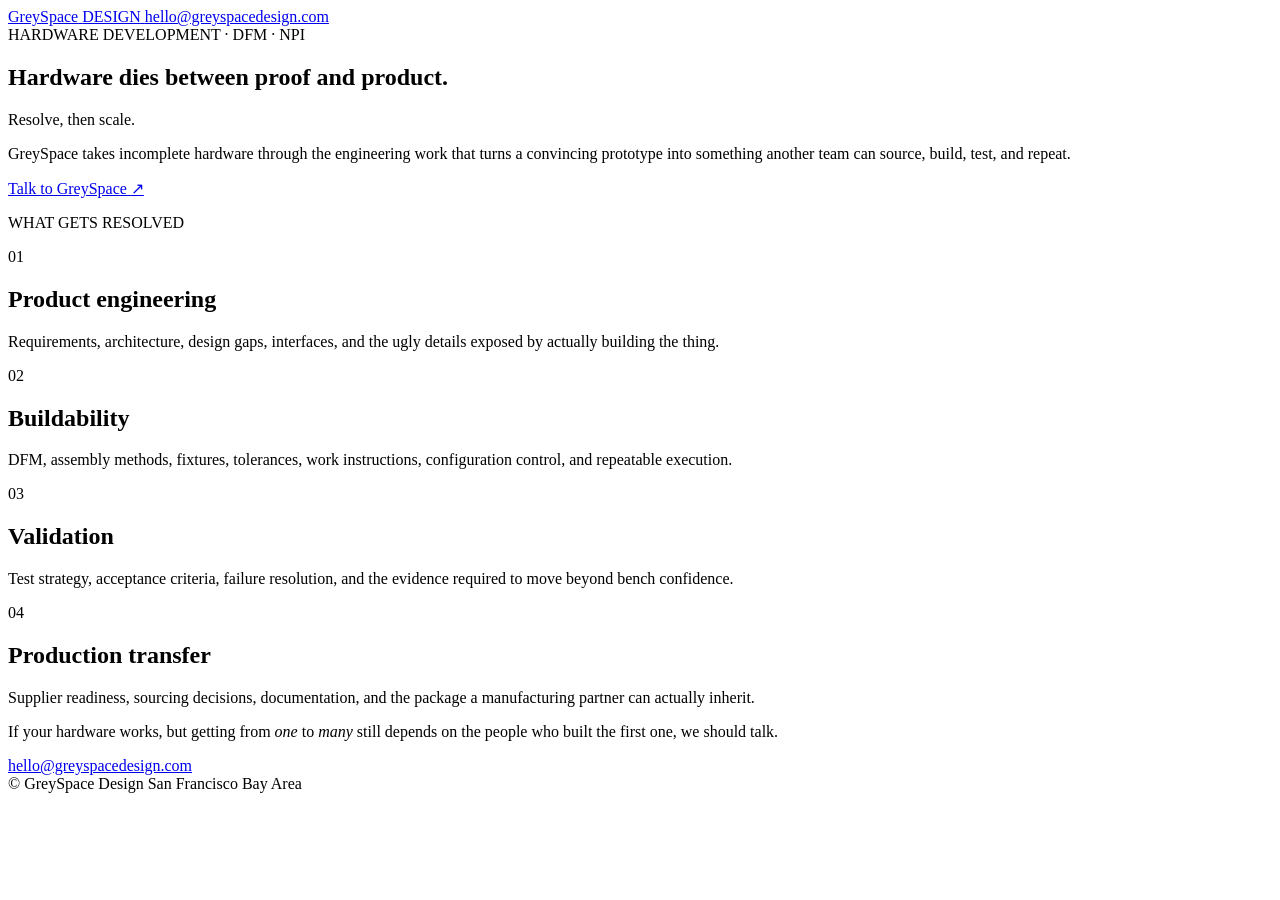
==== index.html @ 8993fd25 "Add GreySpace landing page" ====
<!doctype html>
<html lang="en">
<head>
  <meta charset="utf-8">
  <meta name="viewport" content="width=device-width, initial-scale=1">
  <title>GreySpace Design — Hardware, resolved for production</title>
  <meta name="description" content="GreySpace Design closes the engineering, manufacturing, validation, and supply-chain gaps between hardware proof and buildable product.">
  <meta property="og:title" content="GreySpace Design">
  <meta property="og:description" content="Hardware dies between proof and product. Resolve, then scale.">
  <meta property="og:type" content="website">
  <meta name="theme-color" content="#eeece7">
  <link rel="icon" href="favicon.svg" type="image/svg+xml">
  <link rel="stylesheet" href="styles.css">
</head>
<body>
  <main>
    <header class="site-header">
      <a class="brand" href="/" aria-label="GreySpace Design home">
        <span class="brand-grey">Grey</span><span class="brand-space">Space</span>
        <span class="brand-design">DESIGN</span>
      </a>
      <a class="contact-link" href="mailto:hello@greyspacedesign.com">hello@greyspacedesign.com</a>
    </header>

    <section class="hero">
      <div class="eyebrow">HARDWARE DEVELOPMENT · DFM · NPI</div>

      <h1>
        Hardware dies between
        <span class="muted">proof</span> and
        <span class="resolved">product.</span>
      </h1>

      <p class="resolve">Resolve, then scale.</p>

      <div class="hero-bottom">
        <p class="lede">
          GreySpace takes incomplete hardware through the engineering work that turns
          a convincing prototype into something another team can source, build, test,
          and repeat.
        </p>

        <a class="cta" href="mailto:hello@greyspacedesign.com">
          Talk to GreySpace <span aria-hidden="true">↗</span>
        </a>
      </div>
    </section>

    <section class="what-we-do" aria-label="What GreySpace resolves">
      <div class="section-rule"></div>
      <p class="section-label">WHAT GETS RESOLVED</p>

      <div class="capabilities">
        <article>
          <span class="number">01</span>
          <h2>Product engineering</h2>
          <p>Requirements, architecture, design gaps, interfaces, and the ugly details exposed by actually building the thing.</p>
        </article>

        <article>
          <span class="number">02</span>
          <h2>Buildability</h2>
          <p>DFM, assembly methods, fixtures, tolerances, work instructions, configuration control, and repeatable execution.</p>
        </article>

        <article>
          <span class="number">03</span>
          <h2>Validation</h2>
          <p>Test strategy, acceptance criteria, failure resolution, and the evidence required to move beyond bench confidence.</p>
        </article>

        <article>
          <span class="number">04</span>
          <h2>Production transfer</h2>
          <p>Supplier readiness, sourcing decisions, documentation, and the package a manufacturing partner can actually inherit.</p>
        </article>
      </div>
    </section>

    <section class="closing">
      <p class="closing-copy">
        If your hardware works, but getting from <em>one</em> to <em>many</em> still depends
        on the people who built the first one, we should talk.
      </p>
      <a class="email-large" href="mailto:hello@greyspacedesign.com">hello@greyspacedesign.com</a>
    </section>

    <footer>
      <span>© GreySpace Design</span>
      <span>San Francisco Bay Area</span>
    </footer>
  </main>
</body>
</html>
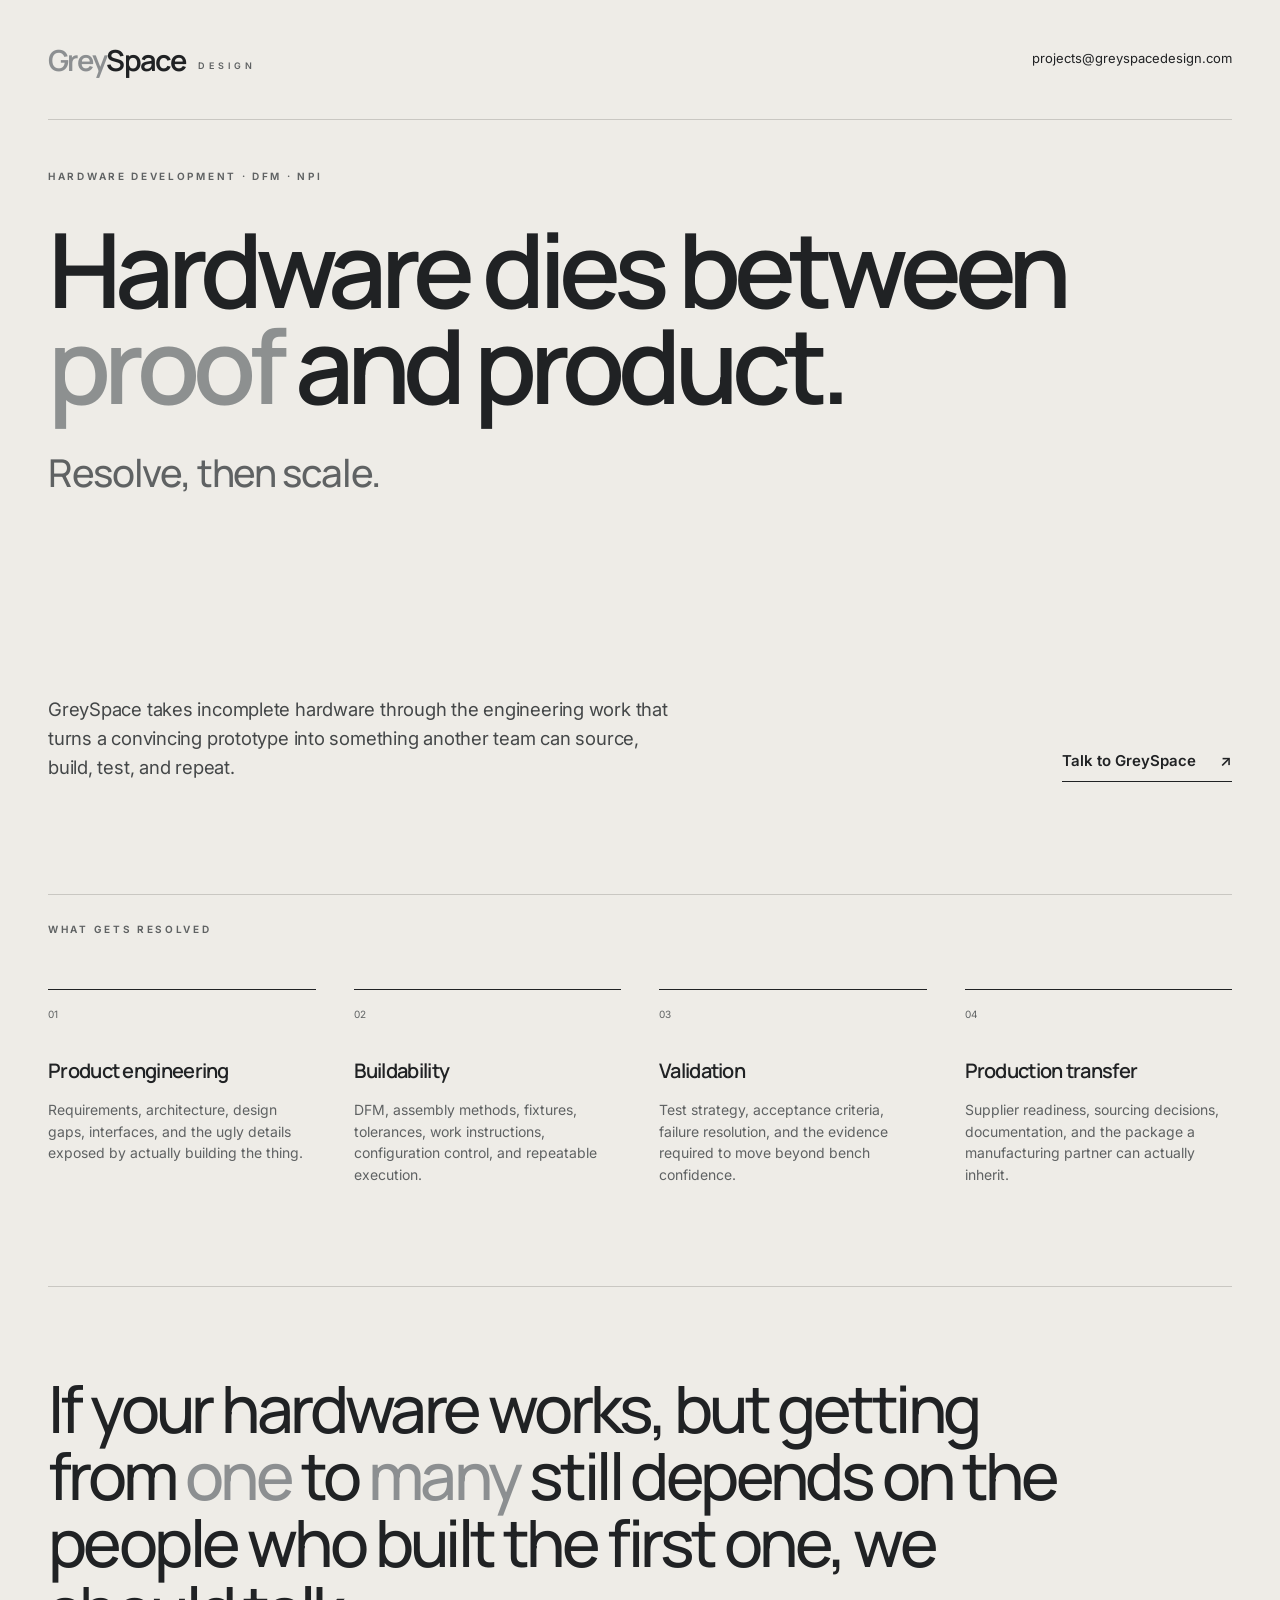
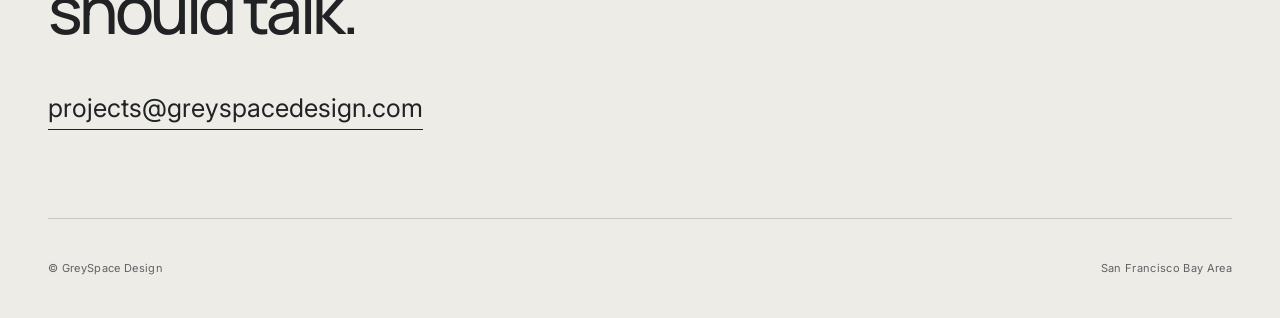
==== commit e99f827b: "Update site contact email to projects@greyspacedesign.com" ====
--- a/index.html
+++ b/index.html
@@ -19,7 +19,7 @@
         <span class="brand-grey">Grey</span><span class="brand-space">Space</span>
         <span class="brand-design">DESIGN</span>
       </a>
-      <a class="contact-link" href="mailto:hello@greyspacedesign.com">hello@greyspacedesign.com</a>
+      <a class="contact-link" href="mailto:projects@greyspacedesign.com">projects@greyspacedesign.com</a>
     </header>
 
     <section class="hero">
@@ -40,7 +40,7 @@
           and repeat.
         </p>
 
-        <a class="cta" href="mailto:hello@greyspacedesign.com">
+        <a class="cta" href="mailto:projects@greyspacedesign.com">
           Talk to GreySpace <span aria-hidden="true">↗</span>
         </a>
       </div>
@@ -82,7 +82,7 @@
         If your hardware works, but getting from <em>one</em> to <em>many</em> still depends
         on the people who built the first one, we should talk.
       </p>
-      <a class="email-large" href="mailto:hello@greyspacedesign.com">hello@greyspacedesign.com</a>
+      <a class="email-large" href="mailto:projects@greyspacedesign.com">projects@greyspacedesign.com</a>
     </section>
 
     <footer>
--- a/styles.css
+++ b/styles.css
@@ -0,0 +1,290 @@
+@import url('https://fonts.googleapis.com/css2?family=Inter:wght@400;500;600;650;700&family=Manrope:wght@500;600;700&display=swap');
+
+:root {
+  --paper: #eeece7;
+  --ink: #202224;
+  --ink-soft: #5f6263;
+  --line: #c9c7c2;
+  --grey-word: #8c8f91;
+  --white: #f7f6f2;
+}
+
+* { box-sizing: border-box; }
+
+html { scroll-behavior: smooth; }
+
+body {
+  margin: 0;
+  background: var(--paper);
+  color: var(--ink);
+  font-family: Inter, Arial, sans-serif;
+  -webkit-font-smoothing: antialiased;
+}
+
+main {
+  min-height: 100vh;
+  padding: 0 48px;
+}
+
+.site-header {
+  min-height: 120px;
+  display: flex;
+  align-items: center;
+  justify-content: space-between;
+  border-bottom: 1px solid var(--line);
+}
+
+.brand {
+  position: relative;
+  display: inline-flex;
+  align-items: baseline;
+  text-decoration: none;
+  font-family: Manrope, Inter, sans-serif;
+  font-size: 29px;
+  font-weight: 650;
+  letter-spacing: -1.7px;
+}
+
+.brand-grey { color: var(--grey-word); }
+.brand-space { color: var(--ink); }
+
+.brand-design {
+  margin-left: 12px;
+  color: var(--ink-soft);
+  font-family: Inter, sans-serif;
+  font-size: 9px;
+  font-weight: 600;
+  letter-spacing: 4px;
+  transform: translateY(-2px);
+}
+
+.contact-link {
+  color: var(--ink);
+  font-size: 13px;
+  text-decoration: none;
+  border-bottom: 1px solid transparent;
+  padding-bottom: 3px;
+  transition: border-color 160ms ease;
+}
+
+.contact-link:hover { border-color: var(--ink); }
+
+.hero {
+  min-height: 78vh;
+  display: flex;
+  flex-direction: column;
+  justify-content: center;
+  padding: 5.5vh 0 4.5vh;
+}
+
+.eyebrow, .section-label {
+  font-size: 10px;
+  font-weight: 650;
+  letter-spacing: 2.7px;
+  color: var(--ink-soft);
+}
+
+h1 {
+  max-width: 1180px;
+  margin: 38px 0 0;
+  font-family: Manrope, Inter, sans-serif;
+  font-size: clamp(62px, 8.1vw, 132px);
+  line-height: 0.93;
+  letter-spacing: -0.065em;
+  font-weight: 600;
+}
+
+h1 .muted { color: #8d9090; }
+h1 .resolved { color: var(--ink); }
+
+.resolve {
+  margin: 34px 0 0;
+  font-family: Manrope, Inter, sans-serif;
+  font-size: clamp(25px, 3vw, 43px);
+  letter-spacing: -0.035em;
+  font-weight: 500;
+  color: var(--ink-soft);
+}
+
+.hero-bottom {
+  margin-top: auto;
+  padding-top: 4.5vh;
+  display: grid;
+  grid-template-columns: minmax(280px, 650px) auto;
+  align-items: end;
+  gap: 64px;
+}
+
+.lede {
+  margin: 0;
+  max-width: 630px;
+  font-size: clamp(17px, 1.45vw, 22px);
+  line-height: 1.55;
+  letter-spacing: -0.012em;
+  color: #444748;
+}
+
+.cta {
+  justify-self: end;
+  display: inline-flex;
+  gap: 24px;
+  align-items: center;
+  color: var(--ink);
+  font-size: 15px;
+  font-weight: 600;
+  text-decoration: none;
+  padding: 16px 0 11px;
+  border-bottom: 1px solid var(--ink);
+}
+
+.what-we-do {
+  padding: 72px 0 100px;
+}
+
+.section-rule {
+  border-top: 1px solid var(--line);
+  margin-bottom: 28px;
+}
+
+.capabilities {
+  display: grid;
+  grid-template-columns: repeat(4, 1fr);
+  gap: 38px;
+  margin-top: 54px;
+}
+
+.capabilities article {
+  border-top: 1px solid var(--ink);
+  padding-top: 18px;
+}
+
+.number {
+  display: block;
+  margin-bottom: 40px;
+  font-size: 10px;
+  color: var(--ink-soft);
+}
+
+.capabilities h2 {
+  margin: 0 0 17px;
+  font-family: Manrope, Inter, sans-serif;
+  font-size: 20px;
+  line-height: 1.1;
+  letter-spacing: -0.035em;
+  font-weight: 600;
+}
+
+.capabilities p {
+  margin: 0;
+  color: var(--ink-soft);
+  font-size: 14px;
+  line-height: 1.55;
+}
+
+.closing {
+  min-height: 56vh;
+  border-top: 1px solid var(--line);
+  display: flex;
+  flex-direction: column;
+  justify-content: center;
+  padding: 88px 0;
+}
+
+.closing-copy {
+  max-width: 1040px;
+  margin: 0 0 48px;
+  font-family: Manrope, Inter, sans-serif;
+  font-size: clamp(38px, 5.1vw, 76px);
+  line-height: 1.03;
+  letter-spacing: -0.055em;
+  font-weight: 500;
+}
+
+.closing-copy em {
+  font-style: normal;
+  color: var(--grey-word);
+}
+
+.email-large {
+  width: max-content;
+  color: var(--ink);
+  font-size: clamp(18px, 2vw, 28px);
+  text-decoration: none;
+  border-bottom: 1px solid var(--ink);
+  padding-bottom: 6px;
+}
+
+footer {
+  min-height: 100px;
+  border-top: 1px solid var(--line);
+  display: flex;
+  justify-content: space-between;
+  align-items: center;
+  color: var(--ink-soft);
+  font-size: 11px;
+  letter-spacing: .03em;
+}
+
+@media (max-width: 900px) {
+  main { padding: 0 24px; }
+
+  .site-header {
+    min-height: 96px;
+    align-items: flex-start;
+    padding: 25px 0;
+  }
+
+  .contact-link { display: none; }
+
+  .brand { font-size: 25px; }
+
+  .hero {
+    min-height: calc(100svh - 96px);
+    padding: 9vh 0 7vh;
+  }
+
+  h1 {
+    font-size: clamp(52px, 15vw, 92px);
+  }
+
+  .resolve { margin-top: 25px; }
+
+  .hero-bottom {
+    grid-template-columns: 1fr;
+    align-items: start;
+    gap: 38px;
+    padding-top: 8vh;
+  }
+
+  .cta { justify-self: start; }
+
+  .what-we-do { padding: 80px 0 100px; }
+
+  .capabilities {
+    grid-template-columns: 1fr 1fr;
+    gap: 56px 24px;
+    margin-top: 55px;
+  }
+
+  .number { margin-bottom: 32px; }
+
+  .closing { min-height: 60vh; padding: 90px 0; }
+
+  footer {
+    align-items: flex-start;
+    padding: 28px 0;
+    gap: 12px;
+    flex-direction: column;
+  }
+}
+
+@media (max-width: 520px) {
+  .brand-design { display: none; }
+
+  .capabilities {
+    grid-template-columns: 1fr;
+    gap: 46px;
+  }
+
+  .closing-copy { font-size: 41px; }
+}
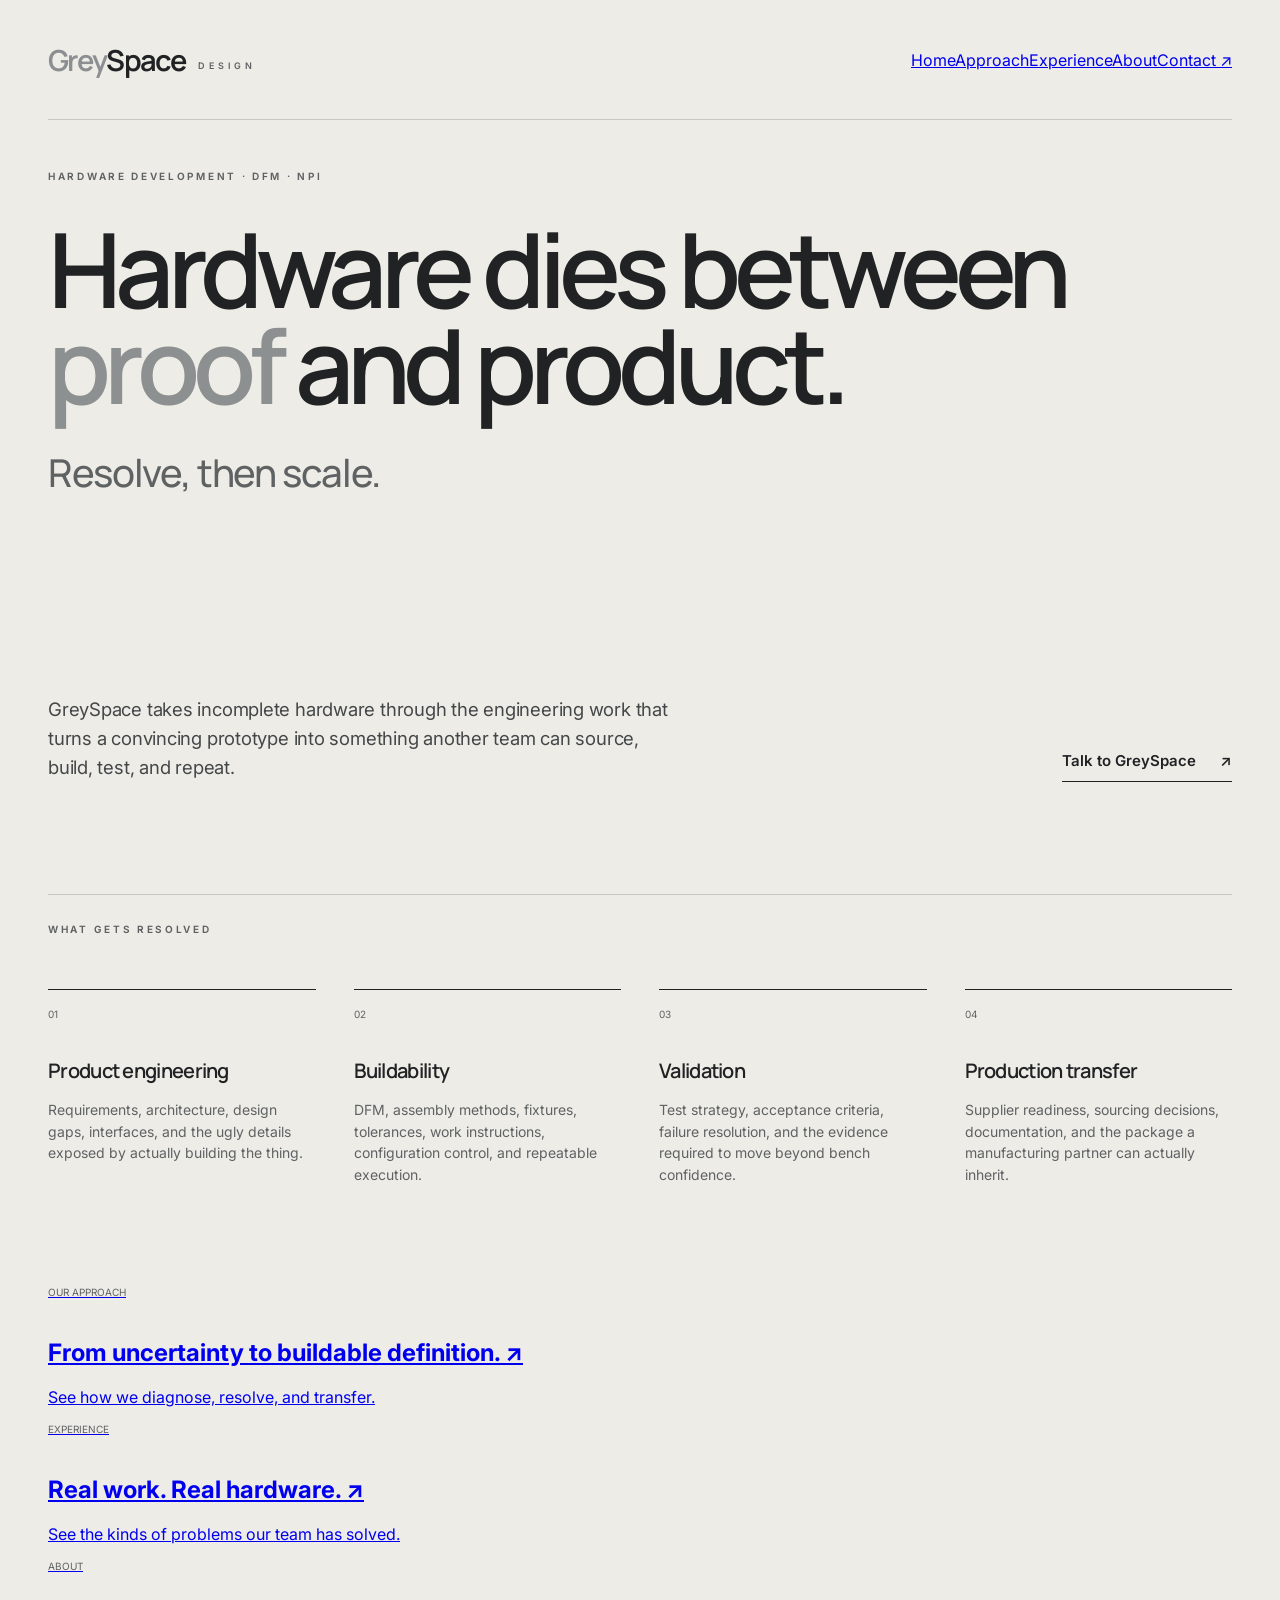
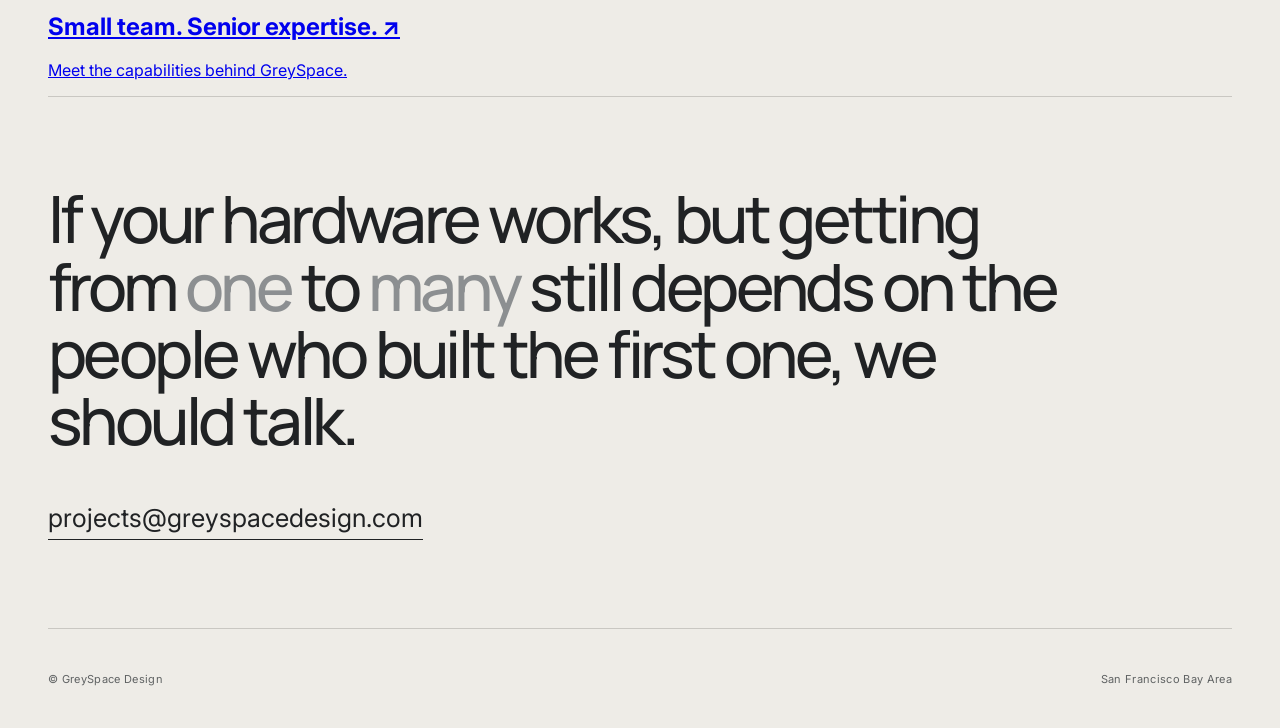
==== commit aa66d869: "Connect Rev 1 pages from landing page" ====
--- a/index.html
+++ b/index.html
@@ -19,7 +19,7 @@
         <span class="brand-grey">Grey</span><span class="brand-space">Space</span>
         <span class="brand-design">DESIGN</span>
       </a>
-      <a class="contact-link" href="mailto:projects@greyspacedesign.com">projects@greyspacedesign.com</a>
+      <nav class="site-nav" aria-label="Main navigation"><a href="index.html">Home</a><a href="approach.html">Approach</a><a href="experience.html">Experience</a><a href="about.html">About</a><a href="mailto:projects@greyspacedesign.com">Contact ↗</a></nav>
     </header>
 
     <section class="hero">
@@ -77,7 +77,7 @@
       </div>
     </section>
 
-    <section class="closing">
+    <section class="site-teasers"><a href="approach.html"><span class="number">OUR APPROACH</span><h2>From uncertainty to buildable definition. ↗</h2><p>See how we diagnose, resolve, and transfer.</p></a><a href="experience.html"><span class="number">EXPERIENCE</span><h2>Real work. Real hardware. ↗</h2><p>See the kinds of problems our team has solved.</p></a><a href="about.html"><span class="number">ABOUT</span><h2>Small team. Senior expertise. ↗</h2><p>Meet the capabilities behind GreySpace.</p></a></section><section class="closing">
       <p class="closing-copy">
         If your hardware works, but getting from <em>one</em> to <em>many</em> still depends
         on the people who built the first one, we should talk.
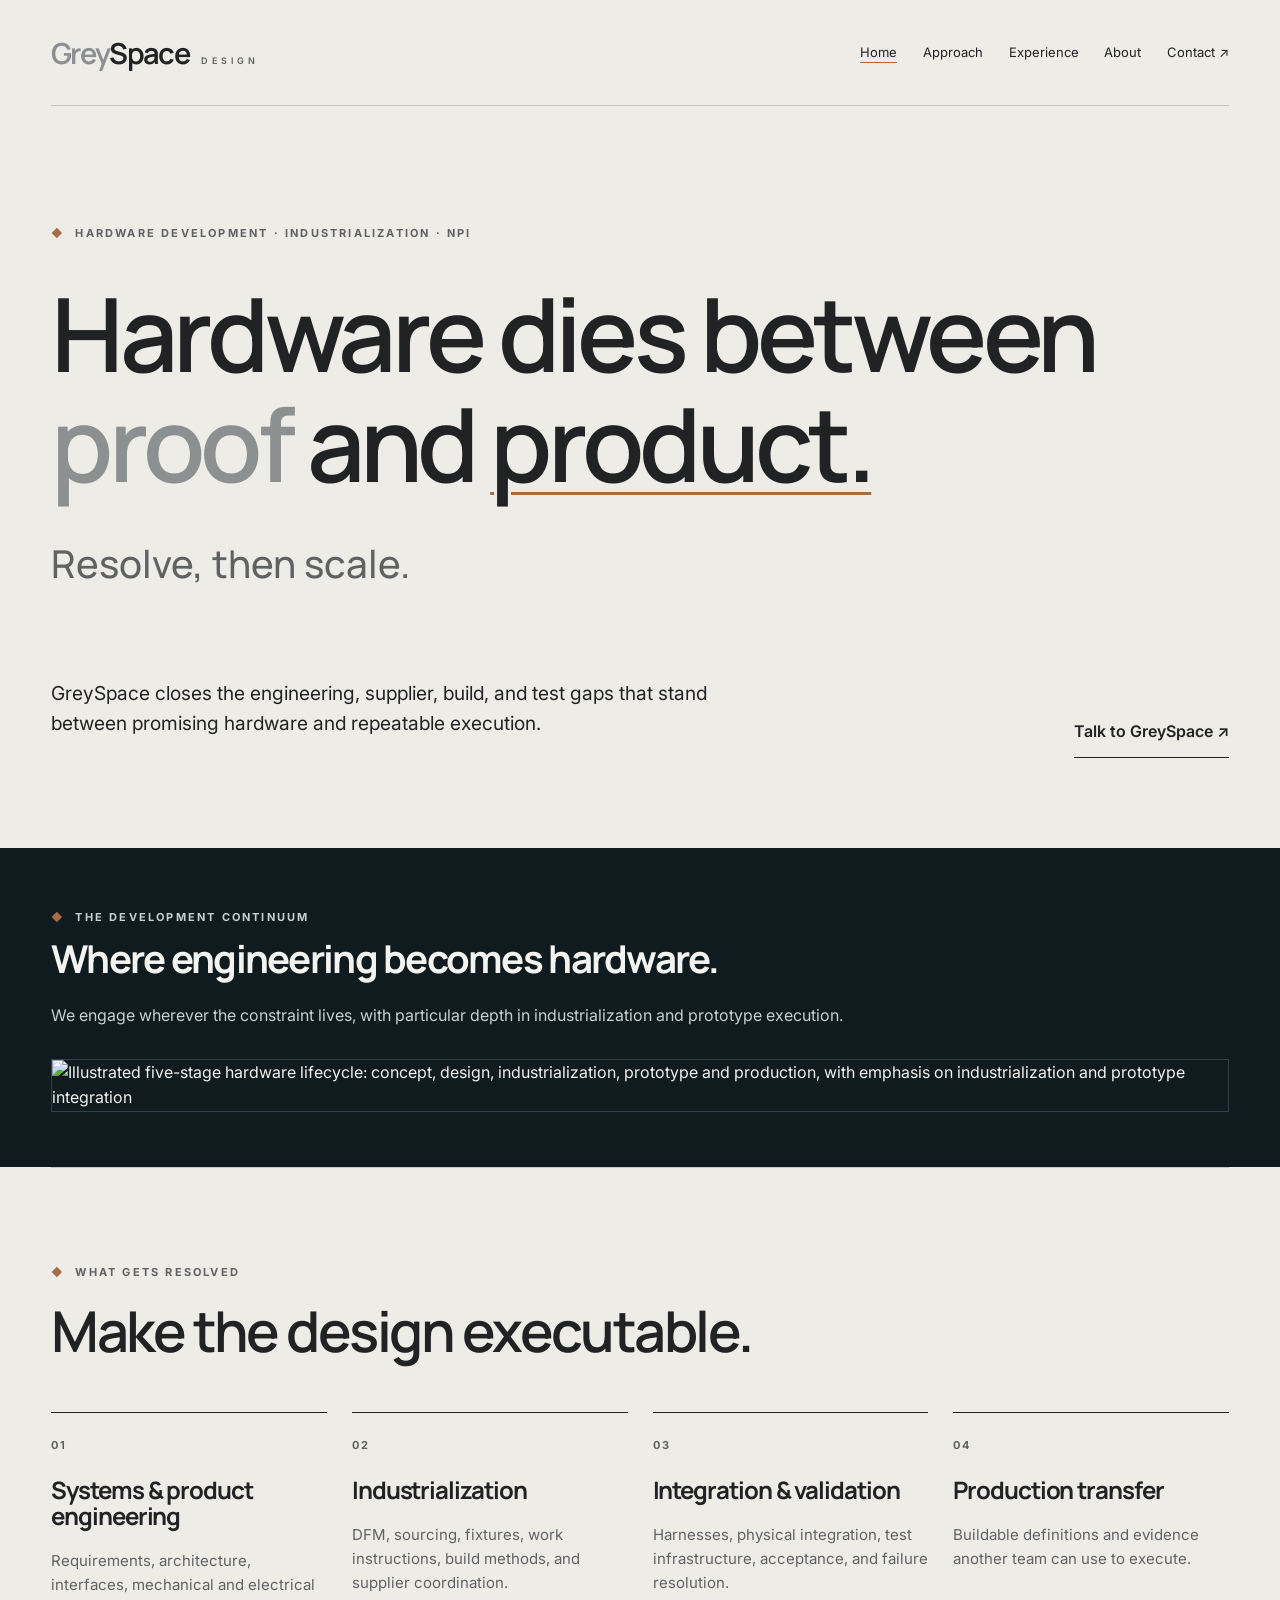
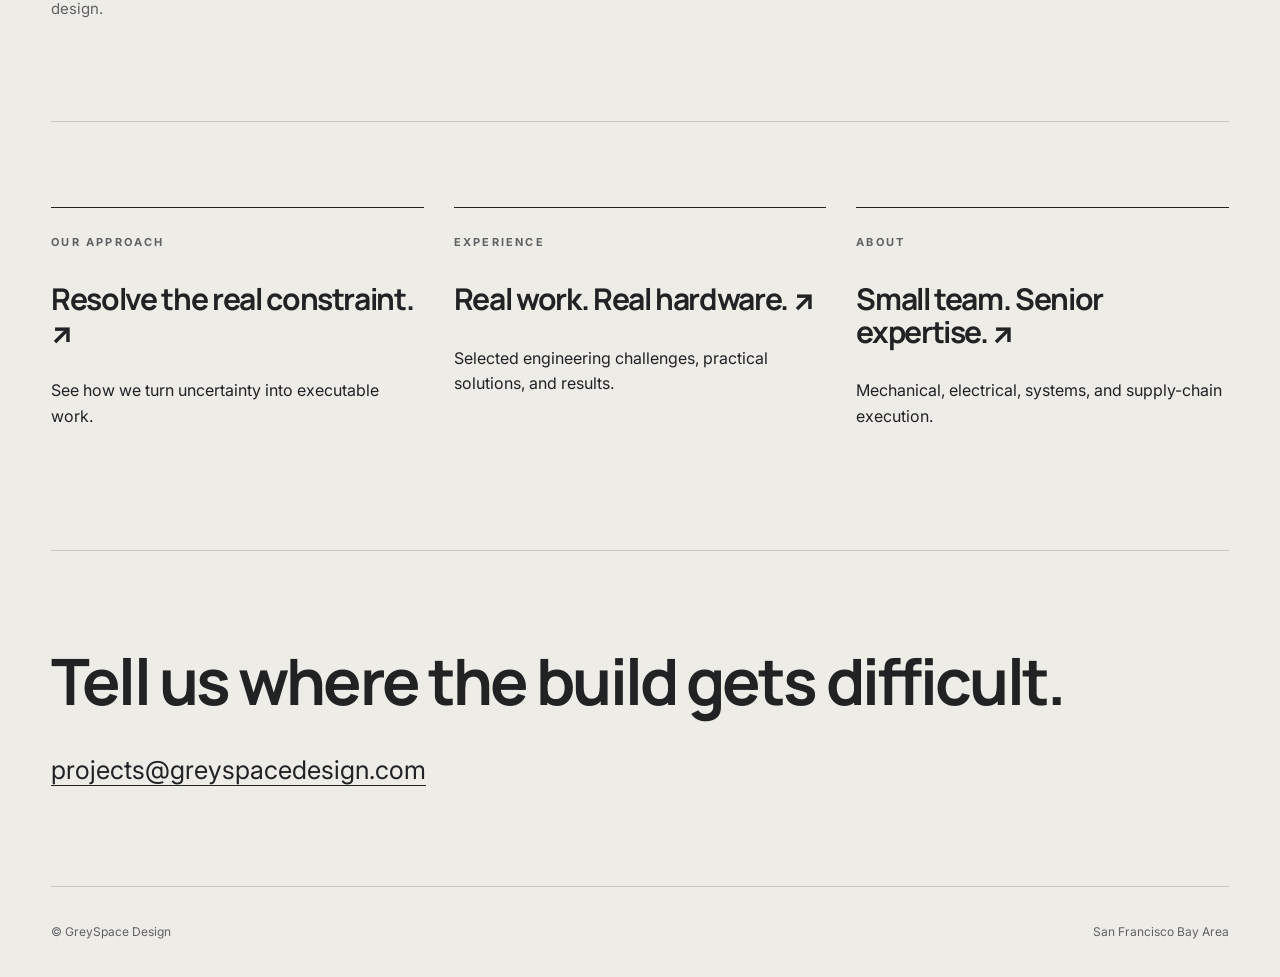
==== commit 106711b6: "Add files via upload" ====
--- a/index.html
+++ b/index.html
@@ -1,94 +1,2 @@
-<!doctype html>
-<html lang="en">
-<head>
-  <meta charset="utf-8">
-  <meta name="viewport" content="width=device-width, initial-scale=1">
-  <title>GreySpace Design — Hardware, resolved for production</title>
-  <meta name="description" content="GreySpace Design closes the engineering, manufacturing, validation, and supply-chain gaps between hardware proof and buildable product.">
-  <meta property="og:title" content="GreySpace Design">
-  <meta property="og:description" content="Hardware dies between proof and product. Resolve, then scale.">
-  <meta property="og:type" content="website">
-  <meta name="theme-color" content="#eeece7">
-  <link rel="icon" href="favicon.svg" type="image/svg+xml">
-  <link rel="stylesheet" href="styles.css">
-</head>
-<body>
-  <main>
-    <header class="site-header">
-      <a class="brand" href="/" aria-label="GreySpace Design home">
-        <span class="brand-grey">Grey</span><span class="brand-space">Space</span>
-        <span class="brand-design">DESIGN</span>
-      </a>
-      <nav class="site-nav" aria-label="Main navigation"><a href="index.html">Home</a><a href="approach.html">Approach</a><a href="experience.html">Experience</a><a href="about.html">About</a><a href="mailto:projects@greyspacedesign.com">Contact ↗</a></nav>
-    </header>
-
-    <section class="hero">
-      <div class="eyebrow">HARDWARE DEVELOPMENT · DFM · NPI</div>
-
-      <h1>
-        Hardware dies between
-        <span class="muted">proof</span> and
-        <span class="resolved">product.</span>
-      </h1>
-
-      <p class="resolve">Resolve, then scale.</p>
-
-      <div class="hero-bottom">
-        <p class="lede">
-          GreySpace takes incomplete hardware through the engineering work that turns
-          a convincing prototype into something another team can source, build, test,
-          and repeat.
-        </p>
-
-        <a class="cta" href="mailto:projects@greyspacedesign.com">
-          Talk to GreySpace <span aria-hidden="true">↗</span>
-        </a>
-      </div>
-    </section>
-
-    <section class="what-we-do" aria-label="What GreySpace resolves">
-      <div class="section-rule"></div>
-      <p class="section-label">WHAT GETS RESOLVED</p>
-
-      <div class="capabilities">
-        <article>
-          <span class="number">01</span>
-          <h2>Product engineering</h2>
-          <p>Requirements, architecture, design gaps, interfaces, and the ugly details exposed by actually building the thing.</p>
-        </article>
-
-        <article>
-          <span class="number">02</span>
-          <h2>Buildability</h2>
-          <p>DFM, assembly methods, fixtures, tolerances, work instructions, configuration control, and repeatable execution.</p>
-        </article>
-
-        <article>
-          <span class="number">03</span>
-          <h2>Validation</h2>
-          <p>Test strategy, acceptance criteria, failure resolution, and the evidence required to move beyond bench confidence.</p>
-        </article>
-
-        <article>
-          <span class="number">04</span>
-          <h2>Production transfer</h2>
-          <p>Supplier readiness, sourcing decisions, documentation, and the package a manufacturing partner can actually inherit.</p>
-        </article>
-      </div>
-    </section>
-
-    <section class="site-teasers"><a href="approach.html"><span class="number">OUR APPROACH</span><h2>From uncertainty to buildable definition. ↗</h2><p>See how we diagnose, resolve, and transfer.</p></a><a href="experience.html"><span class="number">EXPERIENCE</span><h2>Real work. Real hardware. ↗</h2><p>See the kinds of problems our team has solved.</p></a><a href="about.html"><span class="number">ABOUT</span><h2>Small team. Senior expertise. ↗</h2><p>Meet the capabilities behind GreySpace.</p></a></section><section class="closing">
-      <p class="closing-copy">
-        If your hardware works, but getting from <em>one</em> to <em>many</em> still depends
-        on the people who built the first one, we should talk.
-      </p>
-      <a class="email-large" href="mailto:projects@greyspacedesign.com">projects@greyspacedesign.com</a>
-    </section>
-
-    <footer>
-      <span>© GreySpace Design</span>
-      <span>San Francisco Bay Area</span>
-    </footer>
-  </main>
-</body>
-</html>
+<!DOCTYPE html>
+<html lang="en"><head><meta charset="utf-8"/><meta content="width=device-width,initial-scale=1" name="viewport"/><title>Hardware, resolved for production — GreySpace Design</title><meta content="GreySpace Design helps engineering teams turn promising hardware into buildable, testable products." name="description"/><link href="styles.css" rel="stylesheet"/></head><body><main><header><a class="brand" href="index.html"><span>Grey</span>Space<small>DESIGN</small></a><nav aria-label="Main navigation"><a aria-current="page" href="index.html">Home</a><a href="approach.html">Approach</a><a href="experience.html">Experience</a><a href="about.html">About</a><a href="mailto:projects@greyspacedesign.com">Contact ↗</a></nav></header><section class="hero"><p class="eyebrow">HARDWARE DEVELOPMENT · INDUSTRIALIZATION · NPI</p><h1>Hardware dies between <span class="muted">proof</span> and <span class="resolved">product.</span></h1><p class="resolve">Resolve, then scale.</p><div class="hero-bottom"><p class="lede">GreySpace closes the engineering, supplier, build, and test gaps that stand between promising hardware and repeatable execution.</p><a class="cta" href="mailto:projects@greyspacedesign.com">Talk to GreySpace ↗</a></div></section><section class="lifecycle"><p class="eyebrow">THE DEVELOPMENT CONTINUUM</p><h2>Where engineering becomes hardware.</h2><p>We engage wherever the constraint lives, with particular depth in industrialization and prototype execution.</p><figure style="margin:30px 0 0"><img alt="Illustrated five-stage hardware lifecycle: concept, design, industrialization, prototype and production, with emphasis on industrialization and prototype integration" src="assets/lifecycle.webp"/></figure></section><section class="section"><p class="eyebrow">WHAT GETS RESOLVED</p><h2>Make the design executable.</h2><div class="grid"><article><span class="number">01</span><h3>Systems &amp; product engineering</h3><p>Requirements, architecture, interfaces, mechanical and electrical design.</p></article><article><span class="number">02</span><h3>Industrialization</h3><p>DFM, sourcing, fixtures, work instructions, build methods, and supplier coordination.</p></article><article><span class="number">03</span><h3>Integration &amp; validation</h3><p>Harnesses, physical integration, test infrastructure, acceptance, and failure resolution.</p></article><article><span class="number">04</span><h3>Production transfer</h3><p>Buildable definitions and evidence another team can use to execute.</p></article></div></section><section class="section teasers"><a href="approach.html"><span class="number">OUR APPROACH</span><h3>Resolve the real constraint. ↗</h3><p>See how we turn uncertainty into executable work.</p></a><a href="experience.html"><span class="number">EXPERIENCE</span><h3>Real work. Real hardware. ↗</h3><p>Selected engineering challenges, practical solutions, and results.</p></a><a href="about.html"><span class="number">ABOUT</span><h3>Small team. Senior expertise. ↗</h3><p>Mechanical, electrical, systems, and supply-chain execution.</p></a></section><section class="closing"><h2>Tell us where the build gets difficult.</h2><a href="mailto:projects@greyspacedesign.com">projects@greyspacedesign.com</a></section><footer><span>© GreySpace Design</span><span>San Francisco Bay Area</span></footer></main></body></html>
--- a/styles.css
+++ b/styles.css
@@ -1,290 +1,21 @@
-@import url('https://fonts.googleapis.com/css2?family=Inter:wght@400;500;600;650;700&family=Manrope:wght@500;600;700&display=swap');
+@import url('https://fonts.googleapis.com/css2?family=Inter:wght@400;500;600;700&family=Manrope:wght@500;600;700&display=swap');
+:root{--paper:#eeece7;--ink:#202224;--soft:#5f6263;--line:#c9c7c2;--copper:#a56c46;--teal:#3e918e}*{box-sizing:border-box}body{margin:0;background:var(--paper);color:var(--ink);font:16px/1.6 Inter,Arial,sans-serif}main{max-width:1560px;margin:auto;padding:0 clamp(22px,4vw,64px)}a{color:inherit}header{min-height:106px;display:flex;justify-content:space-between;align-items:center;gap:25px;border-bottom:1px solid var(--line)}.brand{font:650 29px Manrope,sans-serif;letter-spacing:-1.7px;text-decoration:none}.brand span{color:#8c8f91}.brand small{font:600 9px Inter,sans-serif;letter-spacing:4px;margin-left:12px;color:var(--soft)}nav{display:flex;gap:clamp(12px,2vw,30px);flex-wrap:wrap}nav a{font-size:13px;text-decoration:none}nav a:hover,nav a[aria-current]{border-bottom:1px solid var(--copper)}.hero{padding:clamp(90px,12vh,170px) 0 90px}.eyebrow,.number{font-size:11px;font-weight:700;letter-spacing:.2em;color:var(--soft);text-transform:uppercase}.eyebrow:before{content:'◆';color:var(--copper);margin-right:10px}h1,h2,h3{font-family:Manrope,Inter,sans-serif;line-height:1.08;letter-spacing:-.045em}h1{font-size:clamp(52px,8vw,116px);font-weight:600;max-width:1160px;margin:35px 0}.muted{color:#8d9090}.resolved{text-decoration:underline;text-decoration-color:var(--copper);text-decoration-thickness:3px;text-underline-offset:10px}.resolve{font:500 clamp(24px,3vw,40px) Manrope;color:var(--soft)}.hero-bottom{display:flex;justify-content:space-between;align-items:end;gap:50px;margin-top:70px}.lede{max-width:680px;font-size:clamp(18px,1.5vw,23px);line-height:1.55}.cta{white-space:nowrap;font-weight:600;text-decoration:none;border-bottom:1px solid var(--ink);padding:12px 0}.section{padding:85px 0;border-top:1px solid var(--line)}.section h2{font-size:clamp(34px,4.4vw,66px);font-weight:600;max-width:980px;margin:20px 0 35px}.intro{font-size:clamp(19px,2.2vw,30px);max-width:950px;line-height:1.4}.lifecycle{background:#101b20;color:#f3f3ef;margin:0 calc(-1 * clamp(22px,4vw,64px));padding:50px clamp(22px,4vw,64px) 55px}.lifecycle h2{font-size:clamp(30px,3vw,48px);margin:10px 0 24px}.lifecycle img{display:block;width:100%;height:auto;border:1px solid #31434a}.lifecycle figcaption,.visual figcaption{font-size:12px;color:#b5c3c3;margin-top:12px}.lifecycle p{max-width:850px;color:#c5d0d0}.grid{display:grid;grid-template-columns:repeat(4,1fr);gap:25px;margin-top:50px}.grid article,.stories article{border-top:1px solid var(--ink);padding-top:18px}.grid h3{font-size:24px;margin:20px 0}.grid p,.stories p{color:var(--soft);font-size:15px}.teasers{display:grid;grid-template-columns:repeat(3,1fr);gap:30px}.teasers a{text-decoration:none;border-top:1px solid var(--ink);padding:20px 0}.teasers h3{font-size:30px}.closing{border-top:1px solid var(--line);padding:95px 0}.closing h2{font-size:clamp(38px,5vw,72px);margin:0 0 35px}.closing a{font-size:clamp(20px,2vw,30px);text-decoration:none;border-bottom:1px solid var(--ink)}footer{border-top:1px solid var(--line);display:flex;justify-content:space-between;padding:35px 0;font-size:12px;color:var(--soft)}.inner-hero{padding:90px 0 65px}.inner-hero h1{font-size:clamp(50px,7vw,95px)}.stories{display:grid;grid-template-columns:repeat(2,minmax(0,1fr));gap:65px 45px;padding-bottom:95px}.stories article{padding-top:24px}.stories h2{font-size:clamp(26px,3vw,42px);margin:20px 0}.stories h3{font:700 11px Inter;letter-spacing:.15em;color:var(--copper);margin:24px 0 6px}.stories p{font-size:16px;max-width:650px;margin:0}.stories .result{border-left:3px solid var(--teal);padding-left:18px;margin-top:22px}.visual{margin:40px 0 70px}.visual img{display:block;width:100%;height:auto}.visual figcaption{color:var(--soft)}.process{display:grid;grid-template-columns:repeat(3,1fr);gap:30px;margin:60px 0}.process article{border-top:1px solid var(--ink)}.process h3{font-size:28px}.aside{font-size:15px;color:var(--soft);max-width:820px}.feature-visual{display:grid;grid-template-columns:1fr 1fr;gap:22px}.feature-visual img{width:100%;height:auto}.accent{color:var(--copper)}@media(max-width:850px){header{align-items:flex-start;flex-direction:column;padding:22px 0}nav{gap:12px 20px}.hero-bottom{flex-direction:column;align-items:flex-start;margin-top:40px}.grid,.stories,.teasers,.process{grid-template-columns:1fr 1fr}.feature-visual{grid-template-columns:1fr}}@media(max-width:600px){.grid,.stories,.teasers,.process{grid-template-columns:1fr}.hero{padding:70px 0}.section{padding:60px 0}.brand small{display:none}.lifecycle{padding-top:30px}.lifecycle img{min-height:210px;object-fit:contain;background:#101b20}footer{flex-direction:column;gap:8px}}@media(prefers-reduced-motion:reduce){*{scroll-behavior:auto!important}}
+/* Review 2: differentiated visuals and team experience */
+.story-visual{margin:0 0 38px;overflow:hidden;border-radius:4px;background:#171f23}
+.story-visual img{display:block;width:100%;max-height:480px;object-fit:cover}
+.experience-metrics{display:grid;grid-template-columns:repeat(2,minmax(0,1fr));gap:24px;margin:24px 0 60px;padding:28px 0;border-top:1px solid var(--line);border-bottom:1px solid var(--line)}
+.experience-metrics div{display:flex;align-items:baseline;gap:20px}
+.experience-metrics strong{font-size:clamp(42px,6vw,76px);font-weight:600;letter-spacing:-.06em}
+.experience-metrics span{font-size:14px;line-height:1.5;max-width:220px;color:var(--ink-soft)}
+@media(max-width:680px){.experience-metrics{grid-template-columns:1fr}.experience-metrics div{gap:18px}.story-visual img{max-height:300px}}
 
-:root {
-  --paper: #eeece7;
-  --ink: #202224;
-  --ink-soft: #5f6263;
-  --line: #c9c7c2;
-  --grey-word: #8c8f91;
-  --white: #f7f6f2;
-}
-
-* { box-sizing: border-box; }
-
-html { scroll-behavior: smooth; }
-
-body {
-  margin: 0;
-  background: var(--paper);
-  color: var(--ink);
-  font-family: Inter, Arial, sans-serif;
-  -webkit-font-smoothing: antialiased;
-}
-
-main {
-  min-height: 100vh;
-  padding: 0 48px;
-}
-
-.site-header {
-  min-height: 120px;
-  display: flex;
-  align-items: center;
-  justify-content: space-between;
-  border-bottom: 1px solid var(--line);
-}
-
-.brand {
-  position: relative;
-  display: inline-flex;
-  align-items: baseline;
-  text-decoration: none;
-  font-family: Manrope, Inter, sans-serif;
-  font-size: 29px;
-  font-weight: 650;
-  letter-spacing: -1.7px;
-}
-
-.brand-grey { color: var(--grey-word); }
-.brand-space { color: var(--ink); }
-
-.brand-design {
-  margin-left: 12px;
-  color: var(--ink-soft);
-  font-family: Inter, sans-serif;
-  font-size: 9px;
-  font-weight: 600;
-  letter-spacing: 4px;
-  transform: translateY(-2px);
-}
-
-.contact-link {
-  color: var(--ink);
-  font-size: 13px;
-  text-decoration: none;
-  border-bottom: 1px solid transparent;
-  padding-bottom: 3px;
-  transition: border-color 160ms ease;
-}
-
-.contact-link:hover { border-color: var(--ink); }
-
-.hero {
-  min-height: 78vh;
-  display: flex;
-  flex-direction: column;
-  justify-content: center;
-  padding: 5.5vh 0 4.5vh;
-}
-
-.eyebrow, .section-label {
-  font-size: 10px;
-  font-weight: 650;
-  letter-spacing: 2.7px;
-  color: var(--ink-soft);
-}
-
-h1 {
-  max-width: 1180px;
-  margin: 38px 0 0;
-  font-family: Manrope, Inter, sans-serif;
-  font-size: clamp(62px, 8.1vw, 132px);
-  line-height: 0.93;
-  letter-spacing: -0.065em;
-  font-weight: 600;
-}
-
-h1 .muted { color: #8d9090; }
-h1 .resolved { color: var(--ink); }
-
-.resolve {
-  margin: 34px 0 0;
-  font-family: Manrope, Inter, sans-serif;
-  font-size: clamp(25px, 3vw, 43px);
-  letter-spacing: -0.035em;
-  font-weight: 500;
-  color: var(--ink-soft);
-}
-
-.hero-bottom {
-  margin-top: auto;
-  padding-top: 4.5vh;
-  display: grid;
-  grid-template-columns: minmax(280px, 650px) auto;
-  align-items: end;
-  gap: 64px;
-}
-
-.lede {
-  margin: 0;
-  max-width: 630px;
-  font-size: clamp(17px, 1.45vw, 22px);
-  line-height: 1.55;
-  letter-spacing: -0.012em;
-  color: #444748;
-}
-
-.cta {
-  justify-self: end;
-  display: inline-flex;
-  gap: 24px;
-  align-items: center;
-  color: var(--ink);
-  font-size: 15px;
-  font-weight: 600;
-  text-decoration: none;
-  padding: 16px 0 11px;
-  border-bottom: 1px solid var(--ink);
-}
-
-.what-we-do {
-  padding: 72px 0 100px;
-}
-
-.section-rule {
-  border-top: 1px solid var(--line);
-  margin-bottom: 28px;
-}
-
-.capabilities {
-  display: grid;
-  grid-template-columns: repeat(4, 1fr);
-  gap: 38px;
-  margin-top: 54px;
-}
-
-.capabilities article {
-  border-top: 1px solid var(--ink);
-  padding-top: 18px;
-}
-
-.number {
-  display: block;
-  margin-bottom: 40px;
-  font-size: 10px;
-  color: var(--ink-soft);
-}
-
-.capabilities h2 {
-  margin: 0 0 17px;
-  font-family: Manrope, Inter, sans-serif;
-  font-size: 20px;
-  line-height: 1.1;
-  letter-spacing: -0.035em;
-  font-weight: 600;
-}
-
-.capabilities p {
-  margin: 0;
-  color: var(--ink-soft);
-  font-size: 14px;
-  line-height: 1.55;
-}
-
-.closing {
-  min-height: 56vh;
-  border-top: 1px solid var(--line);
-  display: flex;
-  flex-direction: column;
-  justify-content: center;
-  padding: 88px 0;
-}
-
-.closing-copy {
-  max-width: 1040px;
-  margin: 0 0 48px;
-  font-family: Manrope, Inter, sans-serif;
-  font-size: clamp(38px, 5.1vw, 76px);
-  line-height: 1.03;
-  letter-spacing: -0.055em;
-  font-weight: 500;
-}
-
-.closing-copy em {
-  font-style: normal;
-  color: var(--grey-word);
-}
-
-.email-large {
-  width: max-content;
-  color: var(--ink);
-  font-size: clamp(18px, 2vw, 28px);
-  text-decoration: none;
-  border-bottom: 1px solid var(--ink);
-  padding-bottom: 6px;
-}
-
-footer {
-  min-height: 100px;
-  border-top: 1px solid var(--line);
-  display: flex;
-  justify-content: space-between;
-  align-items: center;
-  color: var(--ink-soft);
-  font-size: 11px;
-  letter-spacing: .03em;
-}
-
-@media (max-width: 900px) {
-  main { padding: 0 24px; }
-
-  .site-header {
-    min-height: 96px;
-    align-items: flex-start;
-    padding: 25px 0;
-  }
-
-  .contact-link { display: none; }
-
-  .brand { font-size: 25px; }
-
-  .hero {
-    min-height: calc(100svh - 96px);
-    padding: 9vh 0 7vh;
-  }
-
-  h1 {
-    font-size: clamp(52px, 15vw, 92px);
-  }
-
-  .resolve { margin-top: 25px; }
-
-  .hero-bottom {
-    grid-template-columns: 1fr;
-    align-items: start;
-    gap: 38px;
-    padding-top: 8vh;
-  }
-
-  .cta { justify-self: start; }
-
-  .what-we-do { padding: 80px 0 100px; }
-
-  .capabilities {
-    grid-template-columns: 1fr 1fr;
-    gap: 56px 24px;
-    margin-top: 55px;
-  }
-
-  .number { margin-bottom: 32px; }
-
-  .closing { min-height: 60vh; padding: 90px 0; }
-
-  footer {
-    align-items: flex-start;
-    padding: 28px 0;
-    gap: 12px;
-    flex-direction: column;
-  }
-}
-
-@media (max-width: 520px) {
-  .brand-design { display: none; }
-
-  .capabilities {
-    grid-template-columns: 1fr;
-    gap: 46px;
-  }
-
-  .closing-copy { font-size: 41px; }
-}
+/* Experience: evidence first, conceptual visuals near the close */
+.experience-gallery{border-top:1px solid var(--line);padding:70px 0 80px}
+.gallery-intro{max-width:850px;margin-bottom:34px}
+.gallery-intro h2{font-size:clamp(32px,4vw,58px);margin:12px 0 20px}
+.gallery-intro>p:last-child{font-size:18px;color:var(--soft);max-width:750px}
+.gallery-grid{display:grid;grid-template-columns:minmax(0,1fr);gap:24px}
+.gallery-grid figure{margin:0;min-width:0}
+.gallery-grid img{display:block;width:100%;height:auto;aspect-ratio:auto;object-fit:contain;background:#101b20;border-radius:3px}
+.gallery-grid figcaption{padding:12px 0;font-size:13px;color:var(--soft)}
+@media(max-width:720px){.gallery-grid{grid-template-columns:1fr}.experience-gallery{padding:50px 0}}
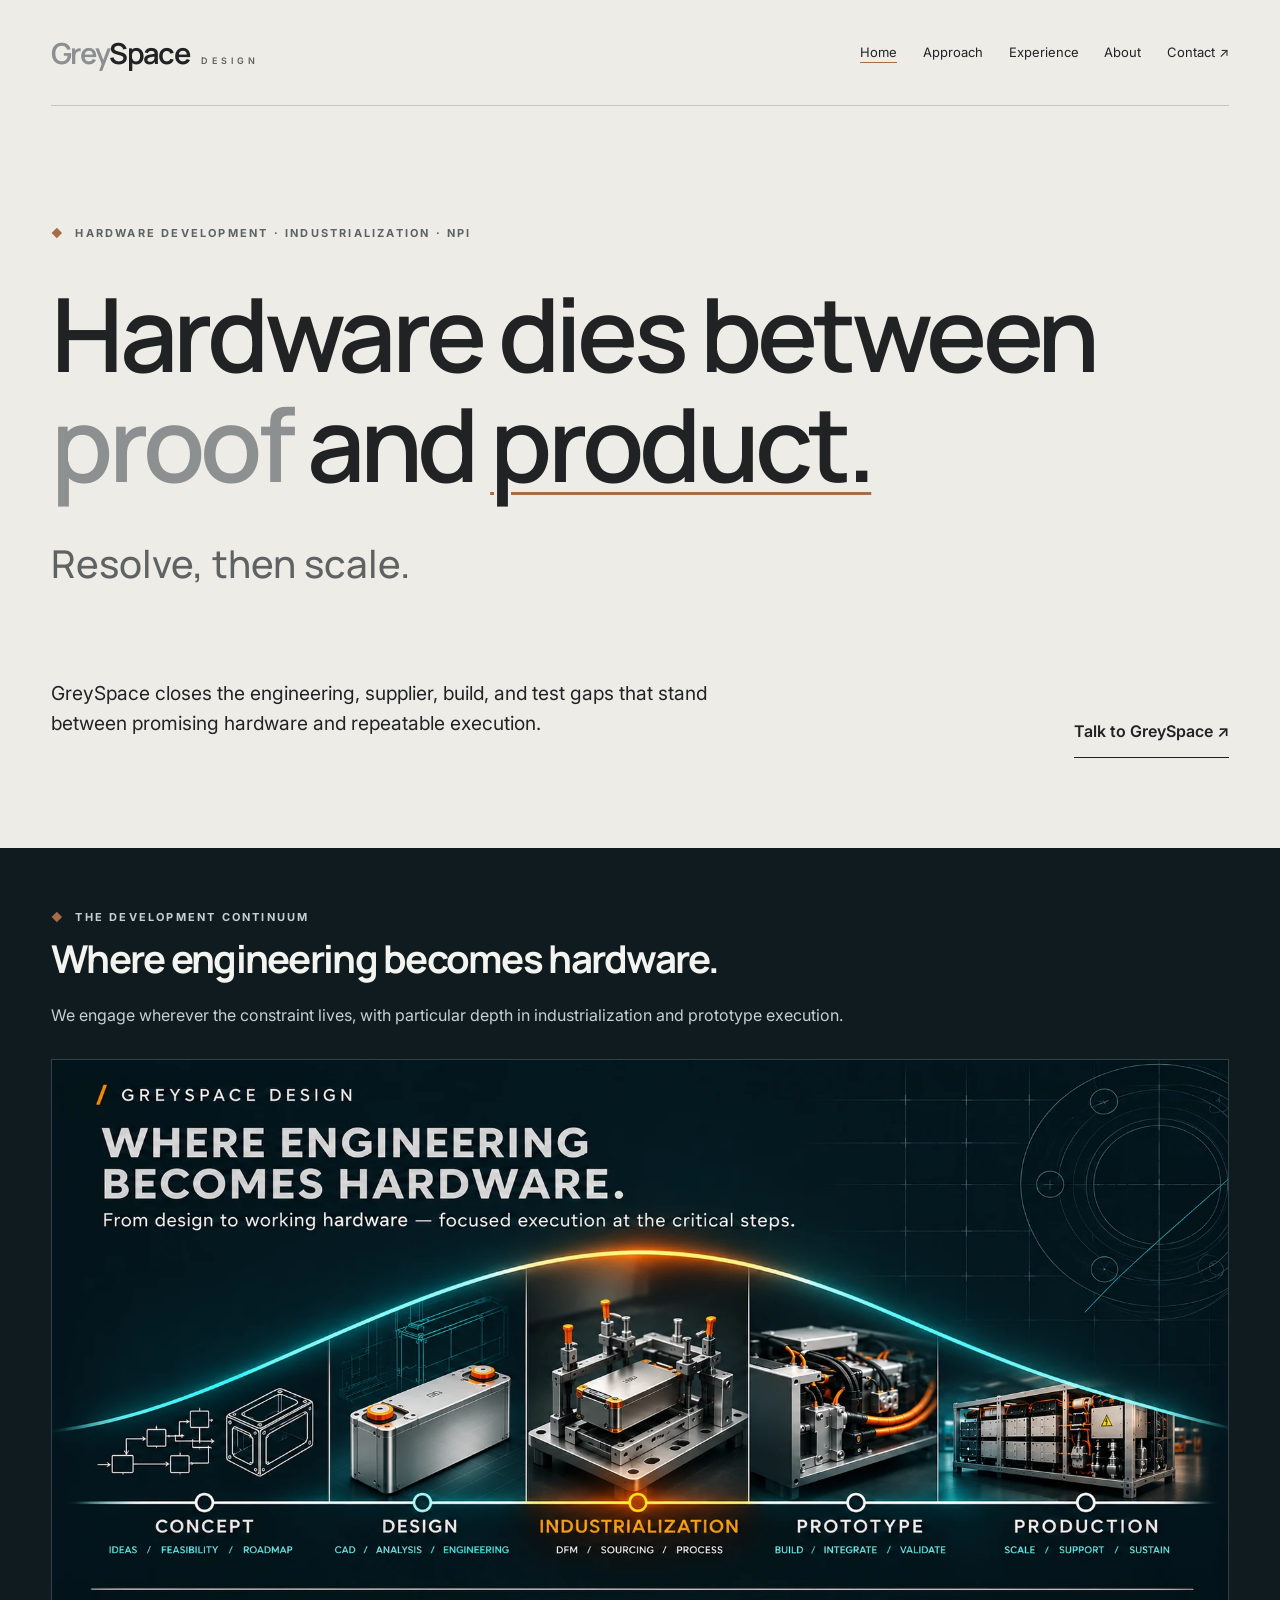
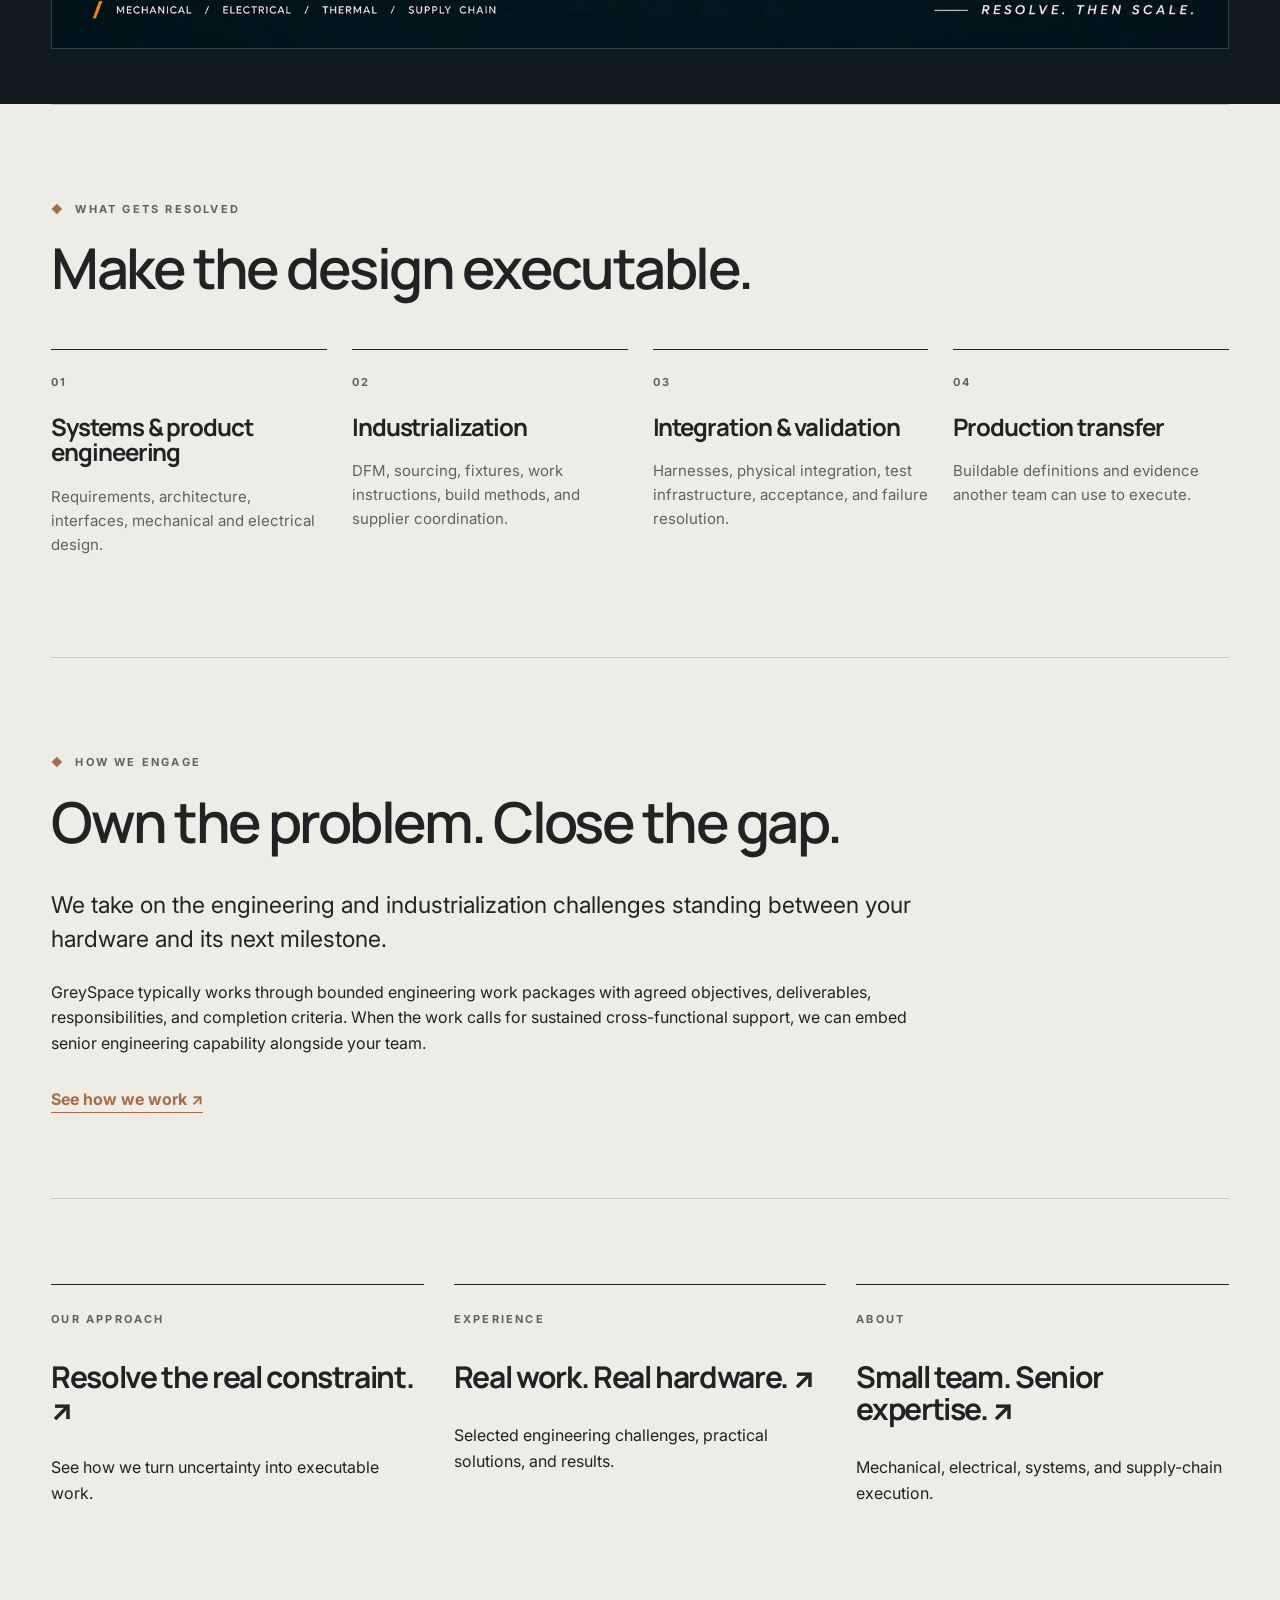
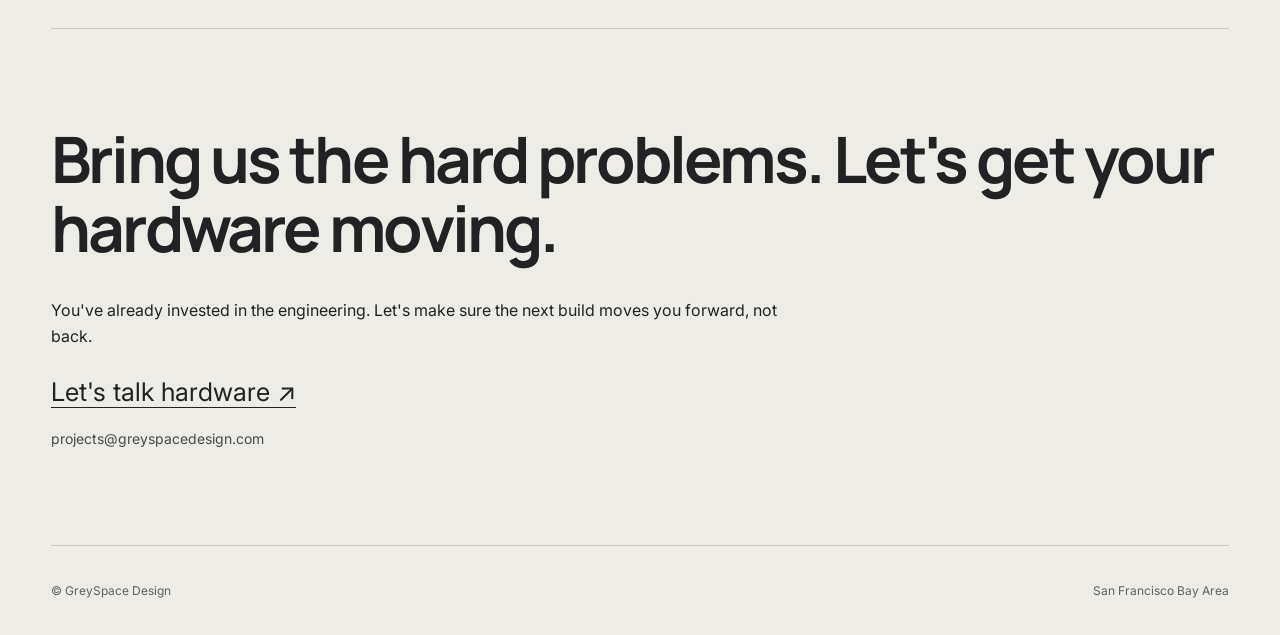
==== commit e7076fd5: "Deploy GreySpace v6 positioning and aligned contact CTA" ====
--- a/index.html
+++ b/index.html
@@ -1,2 +1,2 @@
 <!DOCTYPE html>
-<html lang="en"><head><meta charset="utf-8"/><meta content="width=device-width,initial-scale=1" name="viewport"/><title>Hardware, resolved for production — GreySpace Design</title><meta content="GreySpace Design helps engineering teams turn promising hardware into buildable, testable products." name="description"/><link href="styles.css" rel="stylesheet"/></head><body><main><header><a class="brand" href="index.html"><span>Grey</span>Space<small>DESIGN</small></a><nav aria-label="Main navigation"><a aria-current="page" href="index.html">Home</a><a href="approach.html">Approach</a><a href="experience.html">Experience</a><a href="about.html">About</a><a href="mailto:projects@greyspacedesign.com">Contact ↗</a></nav></header><section class="hero"><p class="eyebrow">HARDWARE DEVELOPMENT · INDUSTRIALIZATION · NPI</p><h1>Hardware dies between <span class="muted">proof</span> and <span class="resolved">product.</span></h1><p class="resolve">Resolve, then scale.</p><div class="hero-bottom"><p class="lede">GreySpace closes the engineering, supplier, build, and test gaps that stand between promising hardware and repeatable execution.</p><a class="cta" href="mailto:projects@greyspacedesign.com">Talk to GreySpace ↗</a></div></section><section class="lifecycle"><p class="eyebrow">THE DEVELOPMENT CONTINUUM</p><h2>Where engineering becomes hardware.</h2><p>We engage wherever the constraint lives, with particular depth in industrialization and prototype execution.</p><figure style="margin:30px 0 0"><img alt="Illustrated five-stage hardware lifecycle: concept, design, industrialization, prototype and production, with emphasis on industrialization and prototype integration" src="assets/lifecycle.webp"/></figure></section><section class="section"><p class="eyebrow">WHAT GETS RESOLVED</p><h2>Make the design executable.</h2><div class="grid"><article><span class="number">01</span><h3>Systems &amp; product engineering</h3><p>Requirements, architecture, interfaces, mechanical and electrical design.</p></article><article><span class="number">02</span><h3>Industrialization</h3><p>DFM, sourcing, fixtures, work instructions, build methods, and supplier coordination.</p></article><article><span class="number">03</span><h3>Integration &amp; validation</h3><p>Harnesses, physical integration, test infrastructure, acceptance, and failure resolution.</p></article><article><span class="number">04</span><h3>Production transfer</h3><p>Buildable definitions and evidence another team can use to execute.</p></article></div></section><section class="section teasers"><a href="approach.html"><span class="number">OUR APPROACH</span><h3>Resolve the real constraint. ↗</h3><p>See how we turn uncertainty into executable work.</p></a><a href="experience.html"><span class="number">EXPERIENCE</span><h3>Real work. Real hardware. ↗</h3><p>Selected engineering challenges, practical solutions, and results.</p></a><a href="about.html"><span class="number">ABOUT</span><h3>Small team. Senior expertise. ↗</h3><p>Mechanical, electrical, systems, and supply-chain execution.</p></a></section><section class="closing"><h2>Tell us where the build gets difficult.</h2><a href="mailto:projects@greyspacedesign.com">projects@greyspacedesign.com</a></section><footer><span>© GreySpace Design</span><span>San Francisco Bay Area</span></footer></main></body></html>+<html lang="en"><head><meta charset="utf-8"/><meta content="width=device-width,initial-scale=1" name="viewport"/><title>Hardware, resolved for production — GreySpace Design</title><meta content="GreySpace Design helps engineering teams turn promising hardware into buildable, testable products." name="description"/><link href="styles.css" rel="stylesheet"/></head><body><main><header><a class="brand" href="index.html"><span>Grey</span>Space<small>DESIGN</small></a><nav aria-label="Main navigation"><a aria-current="page" href="index.html">Home</a><a href="approach.html">Approach</a><a href="experience.html">Experience</a><a href="about.html">About</a><a href="mailto:projects@greyspacedesign.com">Contact ↗</a></nav></header><section class="hero"><p class="eyebrow">HARDWARE DEVELOPMENT · INDUSTRIALIZATION · NPI</p><h1>Hardware dies between <span class="muted">proof</span> and <span class="resolved">product.</span></h1><p class="resolve">Resolve, then scale.</p><div class="hero-bottom"><p class="lede">GreySpace closes the engineering, supplier, build, and test gaps that stand between promising hardware and repeatable execution.</p><a class="cta" href="mailto:projects@greyspacedesign.com">Talk to GreySpace ↗</a></div></section><section class="lifecycle"><p class="eyebrow">THE DEVELOPMENT CONTINUUM</p><h2>Where engineering becomes hardware.</h2><p>We engage wherever the constraint lives, with particular depth in industrialization and prototype execution.</p><figure style="margin:30px 0 0"><img alt="Illustrated five-stage hardware lifecycle: concept, design, industrialization, prototype and production, with emphasis on industrialization and prototype integration" src="assets/lifecycle.webp"/></figure></section><section class="section"><p class="eyebrow">WHAT GETS RESOLVED</p><h2>Make the design executable.</h2><div class="grid"><article><span class="number">01</span><h3>Systems &amp; product engineering</h3><p>Requirements, architecture, interfaces, mechanical and electrical design.</p></article><article><span class="number">02</span><h3>Industrialization</h3><p>DFM, sourcing, fixtures, work instructions, build methods, and supplier coordination.</p></article><article><span class="number">03</span><h3>Integration &amp; validation</h3><p>Harnesses, physical integration, test infrastructure, acceptance, and failure resolution.</p></article><article><span class="number">04</span><h3>Production transfer</h3><p>Buildable definitions and evidence another team can use to execute.</p></article></div></section><section class="section engagement"><p class="eyebrow">HOW WE ENGAGE</p><h2>Own the problem. Close the gap.</h2><p class="section-intro">We take on the engineering and industrialization challenges standing between your hardware and its next milestone.</p><p>GreySpace typically works through bounded engineering work packages with agreed objectives, deliverables, responsibilities, and completion criteria. When the work calls for sustained cross-functional support, we can embed senior engineering capability alongside your team.</p><a class="text-link" href="approach.html#working-together">See how we work ↗</a></section><section class="section teasers"><a href="approach.html"><span class="number">OUR APPROACH</span><h3>Resolve the real constraint. ↗</h3><p>See how we turn uncertainty into executable work.</p></a><a href="experience.html"><span class="number">EXPERIENCE</span><h3>Real work. Real hardware. ↗</h3><p>Selected engineering challenges, practical solutions, and results.</p></a><a href="about.html"><span class="number">ABOUT</span><h3>Small team. Senior expertise. ↗</h3><p>Mechanical, electrical, systems, and supply-chain execution.</p></a></section><section class="closing"><h2>Bring us the hard problems. Let's get your hardware moving.</h2><p>You've already invested in the engineering. Let's make sure the next build moves you forward, not back.</p><a href="mailto:projects@greyspacedesign.com?subject=Engineering%20project%20inquiry&amp;body=What%20we%27re%20building%3A%0A%0AWhat%27s%20blocking%20progress%3A%0A%0ANext%20milestone%3A%0A">Let's talk hardware ↗</a><p class="contact-email">projects@greyspacedesign.com</p></section><footer><span>© GreySpace Design</span><span>San Francisco Bay Area</span></footer></main></body></html>
--- a/styles.css
+++ b/styles.css
@@ -19,3 +19,12 @@
 .gallery-grid img{display:block;width:100%;height:auto;aspect-ratio:auto;object-fit:contain;background:#101b20;border-radius:3px}
 .gallery-grid figcaption{padding:12px 0;font-size:13px;color:var(--soft)}
 @media(max-width:720px){.gallery-grid{grid-template-columns:1fr}.experience-gallery{padding:50px 0}}
+
+/* v6: engagement, deliverables and contact */
+.section-intro{max-width:850px;font-size:clamp(18px,2vw,23px);line-height:1.5}
+.engagement>p:not(.eyebrow){max-width:900px}
+.text-link{display:inline-block;margin-top:14px;color:var(--copper);font-weight:700;text-decoration:none;border-bottom:1px solid currentColor}
+.outputs .grid{margin-top:30px}
+.engagement-start .process{margin-top:28px}
+.closing p{max-width:760px;margin:12px 0 22px;line-height:1.65;text-align:left}
+.closing .contact-email{font-size:14px;opacity:.8;margin:14px 0 0;text-align:left}
